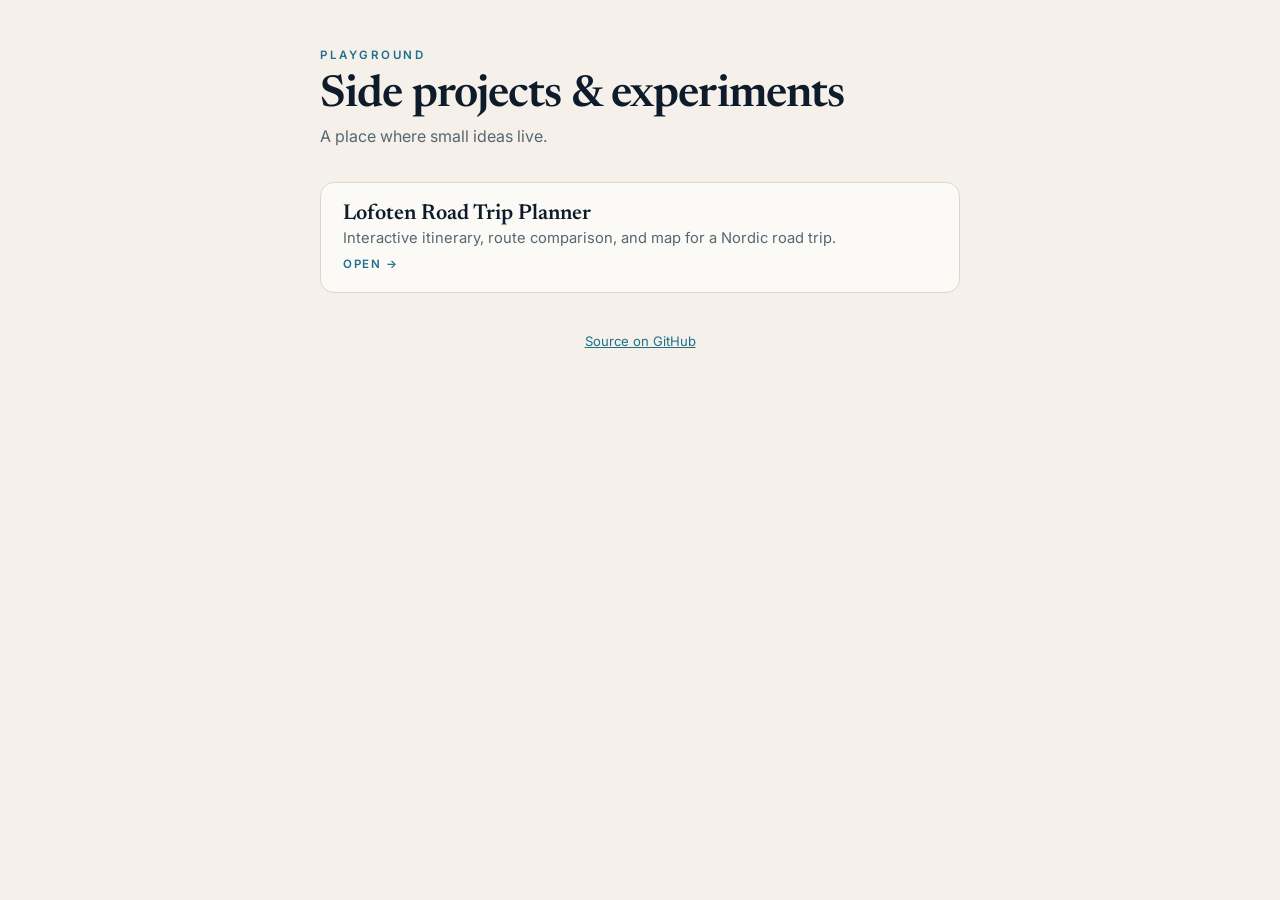
==== index.html @ 06b35f35 "initial: add lofoten road trip planner" ====
<!DOCTYPE html>
<html lang="en">
<head>
<meta charset="UTF-8">
<meta name="viewport" content="width=device-width, initial-scale=1.0">
<title>Playground — dipeshrajkarki</title>
<link rel="preconnect" href="https://fonts.googleapis.com">
<link rel="preconnect" href="https://fonts.gstatic.com" crossorigin>
<link href="https://fonts.googleapis.com/css2?family=Newsreader:ital,wght@0,400;0,600;0,700&family=Inter:wght@400;500;600&display=swap" rel="stylesheet">
<style>
  * { box-sizing: border-box; margin: 0; padding: 0; }
  body {
    font-family: 'Inter', -apple-system, BlinkMacSystemFont, sans-serif;
    background: #F5F1EA;
    color: #0D1B2A;
    min-height: 100vh;
    padding: 48px 20px;
    -webkit-font-smoothing: antialiased;
  }
  .wrap { max-width: 640px; margin: 0 auto; }
  .kicker {
    font-size: 0.72rem; font-weight: 600; letter-spacing: 0.22em;
    text-transform: uppercase; color: #1E6F8C; margin-bottom: 12px;
  }
  h1 {
    font-family: 'Newsreader', Georgia, serif;
    font-size: clamp(2rem, 6vw, 2.75rem);
    font-weight: 600; letter-spacing: -0.02em;
    margin-bottom: 8px;
  }
  .tagline { color: #556772; margin-bottom: 36px; font-size: 1rem; }
  .project {
    display: block; padding: 20px 22px; margin-bottom: 14px;
    background: #FBFAF7; border: 1px solid #DDD6C8;
    border-radius: 14px; text-decoration: none; color: inherit;
    transition: transform 0.15s, box-shadow 0.15s, border-color 0.15s;
  }
  .project:hover, .project:focus-visible {
    transform: translateY(-2px);
    box-shadow: 0 10px 30px rgba(15, 59, 78, 0.08);
    border-color: #1E6F8C; outline: none;
  }
  .project h2 {
    font-family: 'Newsreader', Georgia, serif;
    font-size: 1.35rem; font-weight: 600; margin-bottom: 4px;
  }
  .project p { color: #556772; font-size: 0.92rem; }
  .project .meta {
    display: inline-block; margin-top: 10px;
    font-size: 0.72rem; font-weight: 600; letter-spacing: 0.14em;
    text-transform: uppercase; color: #1E6F8C;
  }
  footer {
    margin-top: 40px; text-align: center;
    font-size: 0.82rem; color: #556772;
  }
  footer a { color: #1E6F8C; }
</style>
</head>
<body>
<div class="wrap">
  <div class="kicker">Playground</div>
  <h1>Side projects &amp; experiments</h1>
  <p class="tagline">A place where small ideas live.</p>

  <a class="project" href="./lofoten/">
    <h2>Lofoten Road Trip Planner</h2>
    <p>Interactive itinerary, route comparison, and map for a Nordic road trip.</p>
    <span class="meta">Open →</span>
  </a>

  <footer>
    <a href="https://github.com/dipeshrajkarki/playground">Source on GitHub</a>
  </footer>
</div>
</body>
</html>
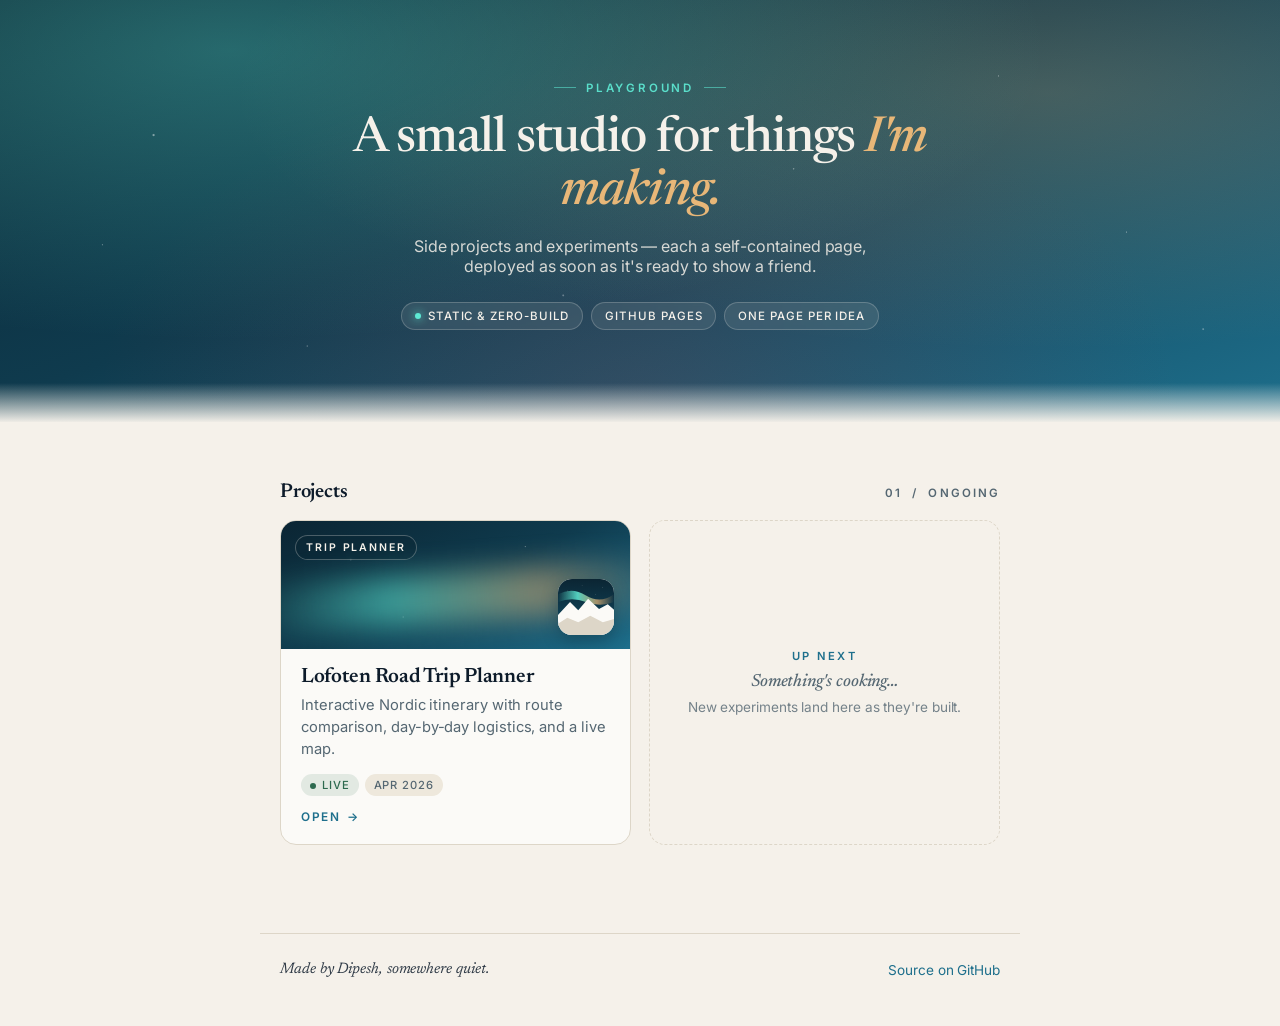
==== commit dcc4ee64: "Add icon and manifest for web application" ====
--- a/index.html
+++ b/index.html
@@ -3,75 +3,369 @@
 <head>
 <meta charset="UTF-8">
 <meta name="viewport" content="width=device-width, initial-scale=1.0">
-<title>Playground — dipeshrajkarki</title>
+<meta name="theme-color" content="#0F3B4E">
+<meta name="description" content="A small studio for side projects and experiments by Dipesh Raj Karki.">
+<link rel="icon" type="image/svg+xml" href="./icon.svg">
+<link rel="manifest" href="./manifest.webmanifest">
+<title>Playground — a small studio for side projects</title>
 <link rel="preconnect" href="https://fonts.googleapis.com">
 <link rel="preconnect" href="https://fonts.gstatic.com" crossorigin>
-<link href="https://fonts.googleapis.com/css2?family=Newsreader:ital,wght@0,400;0,600;0,700&family=Inter:wght@400;500;600&display=swap" rel="stylesheet">
+<link href="https://fonts.googleapis.com/css2?family=Newsreader:ital,wght@0,400;0,500;0,600;0,700;1,400;1,500;1,600&family=Inter:wght@400;500;600;700&display=swap" rel="stylesheet">
 <style>
   * { box-sizing: border-box; margin: 0; padding: 0; }
+  :root {
+    --fjord: #0F3B4E;
+    --fjord-deep: #0B2533;
+    --teal: #1E6F8C;
+    --aurora: #5EEAD4;
+    --sun: #E8B778;
+    --pine: #2D6A4F;
+    --amber: #B26734;
+    --rorbuer: #B23A48;
+    --paper: #F5F1EA;
+    --snow: #FBFAF7;
+    --mist: #EEE8DC;
+    --border: #DDD6C8;
+    --stone: #556772;
+    --ink: #0D1B2A;
+    --radius: 16px;
+    --font-display: 'Newsreader', Georgia, serif;
+    --font-body: 'Inter', -apple-system, BlinkMacSystemFont, 'Segoe UI', sans-serif;
+  }
+  html { scroll-behavior: smooth; }
   body {
-    font-family: 'Inter', -apple-system, BlinkMacSystemFont, sans-serif;
-    background: #F5F1EA;
-    color: #0D1B2A;
+    font-family: var(--font-body);
+    background: var(--paper);
+    color: var(--ink);
     min-height: 100vh;
-    padding: 48px 20px;
     -webkit-font-smoothing: antialiased;
-  }
-  .wrap { max-width: 640px; margin: 0 auto; }
-  .kicker {
-    font-size: 0.72rem; font-weight: 600; letter-spacing: 0.22em;
-    text-transform: uppercase; color: #1E6F8C; margin-bottom: 12px;
-  }
-  h1 {
-    font-family: 'Newsreader', Georgia, serif;
-    font-size: clamp(2rem, 6vw, 2.75rem);
-    font-weight: 600; letter-spacing: -0.02em;
+    -moz-osx-font-smoothing: grayscale;
+    letter-spacing: -0.005em;
+  }
+  a { color: var(--teal); text-decoration: none; }
+
+  /* ───── HERO ───── */
+  .hero {
+    position: relative;
+    overflow: hidden;
+    color: var(--paper);
+    padding: 72px 20px 92px;
+    text-align: center;
+    background:
+      radial-gradient(ellipse at 18% 12%, rgba(94, 234, 212, 0.32) 0%, transparent 55%),
+      radial-gradient(ellipse at 82% 22%, rgba(232, 183, 120, 0.24) 0%, transparent 55%),
+      radial-gradient(ellipse at 50% 95%, rgba(178, 58, 72, 0.18) 0%, transparent 60%),
+      linear-gradient(160deg, var(--fjord-deep) 0%, var(--fjord) 45%, var(--teal) 100%);
+  }
+  .hero::before {
+    content: '';
+    position: absolute; inset: 0;
+    background-image:
+      radial-gradient(1.6px 1.6px at 12% 32%, rgba(255,255,255,0.7), transparent),
+      radial-gradient(1px   1px   at 78% 18%, rgba(255,255,255,0.55), transparent),
+      radial-gradient(1.4px 1.4px at 44% 70%, rgba(255,255,255,0.45), transparent),
+      radial-gradient(1px   1px   at 88% 55%, rgba(255,255,255,0.55), transparent),
+      radial-gradient(1px   1px   at 24% 82%, rgba(255,255,255,0.5),  transparent),
+      radial-gradient(1.2px 1.2px at 62% 40%, rgba(255,255,255,0.5),  transparent),
+      radial-gradient(1px   1px   at 8%  58%, rgba(255,255,255,0.45), transparent),
+      radial-gradient(1.4px 1.4px at 94% 78%, rgba(255,255,255,0.5),  transparent);
+    opacity: 0.9;
+    pointer-events: none;
+  }
+  .hero::after {
+    content: '';
+    position: absolute; left: 0; right: 0; bottom: -1px; height: 40px;
+    background: linear-gradient(to bottom, transparent, var(--paper));
+    pointer-events: none;
+  }
+  .hero-inner { position: relative; max-width: 680px; margin: 0 auto; }
+  .hero-kicker {
+    display: inline-flex; align-items: center; gap: 10px;
+    font-size: 0.72rem; font-weight: 600;
+    letter-spacing: 0.24em; text-transform: uppercase;
+    color: var(--aurora); opacity: 0.92;
+    margin-bottom: 18px;
+  }
+  .hero-kicker::before, .hero-kicker::after {
+    content: ''; width: 22px; height: 1px;
+    background: currentColor; opacity: 0.6;
+  }
+  .hero h1 {
+    font-family: var(--font-display);
+    font-weight: 500;
+    font-size: clamp(2rem, 6.2vw, 3.1rem);
+    line-height: 1.08;
+    letter-spacing: -0.02em;
+  }
+  .hero h1 em {
+    font-style: italic;
+    color: var(--sun);
+    font-weight: 500;
+  }
+  .hero p.tagline {
+    margin-top: 16px;
+    font-size: 1rem;
+    opacity: 0.85;
+    max-width: 480px;
+    margin-left: auto; margin-right: auto;
+  }
+  .hero-badges {
+    display: flex; justify-content: center; gap: 8px;
+    margin-top: 26px; flex-wrap: wrap;
+  }
+  .badge {
+    font-size: 0.72rem; font-weight: 500;
+    letter-spacing: 0.08em; text-transform: uppercase;
+    padding: 6px 13px; border-radius: 999px;
+    background: rgba(245, 241, 234, 0.09);
+    border: 1px solid rgba(245, 241, 234, 0.22);
+    color: var(--paper);
+    backdrop-filter: blur(2px);
+  }
+  .badge .dot {
+    display: inline-block; width: 6px; height: 6px;
+    border-radius: 50%; background: var(--aurora);
+    margin-right: 7px; vertical-align: middle;
+    box-shadow: 0 0 8px var(--aurora);
+  }
+
+  /* ───── GALLERY ───── */
+  main { max-width: 760px; margin: 0 auto; padding: 12px 20px 48px; }
+  .section-head {
+    display: flex; align-items: baseline; justify-content: space-between;
+    margin: 48px 0 18px;
+  }
+  .section-head h2 {
+    font-family: var(--font-display);
+    font-size: 1.25rem; font-weight: 600;
+    letter-spacing: -0.01em;
+  }
+  .section-head .count {
+    font-size: 0.72rem; font-weight: 600;
+    letter-spacing: 0.18em; text-transform: uppercase;
+    color: var(--stone);
+  }
+
+  .gallery {
+    display: grid; gap: 18px;
+    grid-template-columns: 1fr;
+  }
+  @media (min-width: 640px) {
+    .gallery { grid-template-columns: 1fr 1fr; }
+  }
+
+  .card {
+    position: relative;
+    display: flex; flex-direction: column;
+    background: var(--snow);
+    border: 1px solid var(--border);
+    border-radius: var(--radius);
+    overflow: hidden;
+    text-decoration: none;
+    color: inherit;
+    transition: transform 0.18s ease, box-shadow 0.18s ease, border-color 0.18s ease;
+  }
+  .card:hover, .card:focus-visible {
+    transform: translateY(-3px);
+    box-shadow: 0 14px 36px rgba(15, 59, 78, 0.12);
+    border-color: var(--accent, var(--teal));
+    outline: none;
+  }
+  .card-visual {
+    position: relative;
+    height: 128px;
+    background: var(--accent-bg, linear-gradient(135deg, #0F3B4E 0%, #1E6F8C 100%));
+    overflow: hidden;
+  }
+  .card-visual::before {
+    content: '';
+    position: absolute; inset: 0;
+    background-image:
+      radial-gradient(1.4px 1.4px at 20% 30%, rgba(255,255,255,0.55), transparent),
+      radial-gradient(1px 1px at 70% 20%, rgba(255,255,255,0.45), transparent),
+      radial-gradient(1.2px 1.2px at 85% 60%, rgba(255,255,255,0.5), transparent),
+      radial-gradient(1px 1px at 35% 75%, rgba(255,255,255,0.4), transparent);
+    opacity: 0.85;
+  }
+  .card-visual .aurora {
+    position: absolute; left: -10%; right: -10%; top: 40%; height: 40%;
+    background: linear-gradient(90deg,
+      transparent 0%,
+      rgba(94, 234, 212, 0.55) 35%,
+      rgba(232, 183, 120, 0.5) 70%,
+      transparent 100%);
+    filter: blur(14px);
+    transform: rotate(-4deg);
+  }
+  .card-visual .emblem {
+    position: absolute; right: 16px; bottom: 14px;
+    width: 56px; height: 56px;
+    border-radius: 14px;
+    background: rgba(251, 250, 247, 0.96);
+    box-shadow: 0 6px 16px rgba(11, 37, 51, 0.35);
+    display: grid; place-items: center;
+    overflow: hidden;
+  }
+  .card-visual .emblem img { width: 100%; height: 100%; display: block; }
+  .card-visual .pill {
+    position: absolute; left: 14px; top: 14px;
+    font-size: 0.66rem; font-weight: 600;
+    letter-spacing: 0.18em; text-transform: uppercase;
+    color: var(--paper);
+    padding: 5px 10px;
+    border-radius: 999px;
+    background: rgba(11, 37, 51, 0.38);
+    border: 1px solid rgba(245, 241, 234, 0.28);
+    backdrop-filter: blur(2px);
+  }
+
+  .card-body { padding: 18px 20px 20px; flex: 1; display: flex; flex-direction: column; }
+  .card-body h3 {
+    font-family: var(--font-display);
+    font-size: 1.3rem; font-weight: 600;
+    letter-spacing: -0.015em;
+    margin-bottom: 6px;
+  }
+  .card-body p { color: var(--stone); font-size: 0.92rem; line-height: 1.5; }
+  .card-meta {
+    margin-top: 14px;
+    display: flex; gap: 6px; flex-wrap: wrap;
+    font-size: 0.7rem; font-weight: 500;
+    letter-spacing: 0.08em; text-transform: uppercase;
+  }
+  .card-meta span {
+    padding: 4px 9px;
+    border-radius: 999px;
+    background: var(--mist);
+    color: var(--stone);
+  }
+  .card-meta .status-live {
+    background: rgba(45, 106, 79, 0.12);
+    color: var(--pine);
+  }
+  .card-meta .status-live::before {
+    content: ''; display: inline-block;
+    width: 6px; height: 6px; border-radius: 50%;
+    background: var(--pine); margin-right: 6px;
+    vertical-align: middle;
+  }
+  .card-open {
+    margin-top: 14px;
+    font-size: 0.74rem; font-weight: 600;
+    letter-spacing: 0.14em; text-transform: uppercase;
+    color: var(--accent, var(--teal));
+    display: inline-flex; align-items: center; gap: 6px;
+  }
+  .card-open .arrow { transition: transform 0.18s ease; }
+  .card:hover .card-open .arrow { transform: translateX(4px); }
+
+  /* Per-card accent: Lofoten */
+  .card--lofoten {
+    --accent: var(--teal);
+    --accent-bg: linear-gradient(155deg, #0B2533 0%, #0F3B4E 50%, #1E6F8C 100%);
+  }
+
+  /* Coming-soon placeholder */
+  .card--soon {
+    background: transparent;
+    border: 1.5px dashed var(--border);
+    padding: 28px 22px;
+    justify-content: center;
+    min-height: 220px;
+    text-align: center;
+  }
+  .card--soon:hover { transform: none; box-shadow: none; border-color: var(--teal); }
+  .card--soon .soon-kicker {
+    font-size: 0.7rem; font-weight: 600;
+    letter-spacing: 0.2em; text-transform: uppercase;
+    color: var(--teal); margin-bottom: 10px;
+  }
+  .card--soon h3 {
+    font-family: var(--font-display);
+    font-style: italic; font-weight: 500;
+    font-size: 1.1rem;
+    color: var(--stone);
     margin-bottom: 8px;
   }
-  .tagline { color: #556772; margin-bottom: 36px; font-size: 1rem; }
-  .project {
-    display: block; padding: 20px 22px; margin-bottom: 14px;
-    background: #FBFAF7; border: 1px solid #DDD6C8;
-    border-radius: 14px; text-decoration: none; color: inherit;
-    transition: transform 0.15s, box-shadow 0.15s, border-color 0.15s;
-  }
-  .project:hover, .project:focus-visible {
-    transform: translateY(-2px);
-    box-shadow: 0 10px 30px rgba(15, 59, 78, 0.08);
-    border-color: #1E6F8C; outline: none;
-  }
-  .project h2 {
-    font-family: 'Newsreader', Georgia, serif;
-    font-size: 1.35rem; font-weight: 600; margin-bottom: 4px;
-  }
-  .project p { color: #556772; font-size: 0.92rem; }
-  .project .meta {
-    display: inline-block; margin-top: 10px;
-    font-size: 0.72rem; font-weight: 600; letter-spacing: 0.14em;
-    text-transform: uppercase; color: #1E6F8C;
-  }
+  .card--soon p { font-size: 0.85rem; color: var(--stone); opacity: 0.8; }
+
+  /* ───── FOOTER ───── */
   footer {
-    margin-top: 40px; text-align: center;
-    font-size: 0.82rem; color: #556772;
-  }
-  footer a { color: #1E6F8C; }
+    max-width: 760px; margin: 40px auto 0;
+    padding: 28px 20px 48px;
+    border-top: 1px solid var(--border);
+    display: flex; justify-content: space-between; align-items: center;
+    gap: 20px; flex-wrap: wrap;
+    font-size: 0.85rem; color: var(--stone);
+  }
+  footer .sig {
+    font-family: var(--font-display);
+    font-style: italic;
+    font-size: 0.95rem;
+    color: var(--ink);
+    opacity: 0.85;
+  }
+  footer a {
+    color: var(--teal);
+    border-bottom: 1px solid transparent;
+    transition: border-color 0.15s;
+  }
+  footer a:hover { border-bottom-color: var(--teal); }
 </style>
 </head>
 <body>
-<div class="wrap">
-  <div class="kicker">Playground</div>
-  <h1>Side projects &amp; experiments</h1>
-  <p class="tagline">A place where small ideas live.</p>
-
-  <a class="project" href="./lofoten/">
-    <h2>Lofoten Road Trip Planner</h2>
-    <p>Interactive itinerary, route comparison, and map for a Nordic road trip.</p>
-    <span class="meta">Open →</span>
-  </a>
-
-  <footer>
-    <a href="https://github.com/dipeshrajkarki/playground">Source on GitHub</a>
-  </footer>
-</div>
+
+<header class="hero">
+  <div class="hero-inner">
+    <div class="hero-kicker">Playground</div>
+    <h1>A small studio for things <em>I'm making.</em></h1>
+    <p class="tagline">Side projects and experiments — each a self-contained page, deployed as soon as it's ready to show a friend.</p>
+    <div class="hero-badges">
+      <span class="badge"><span class="dot"></span>Static &amp; zero-build</span>
+      <span class="badge">GitHub Pages</span>
+      <span class="badge">One page per idea</span>
+    </div>
+  </div>
+</header>
+
+<main>
+  <div class="section-head">
+    <h2>Projects</h2>
+    <span class="count">01 &nbsp;/&nbsp; ongoing</span>
+  </div>
+
+  <div class="gallery">
+
+    <a class="card card--lofoten" href="./lofoten/">
+      <div class="card-visual">
+        <span class="pill">Trip planner</span>
+        <div class="aurora"></div>
+        <div class="emblem"><img src="./lofoten/icon.svg" alt=""></div>
+      </div>
+      <div class="card-body">
+        <h3>Lofoten Road Trip Planner</h3>
+        <p>Interactive Nordic itinerary with route comparison, day-by-day logistics, and a live map.</p>
+        <div class="card-meta">
+          <span class="status-live">Live</span>
+          <span>Apr 2026</span>
+        </div>
+        <span class="card-open">Open <span class="arrow">→</span></span>
+      </div>
+    </a>
+
+    <div class="card card--soon" aria-hidden="true">
+      <div class="soon-kicker">Up next</div>
+      <h3>Something's cooking…</h3>
+      <p>New experiments land here as they're built.</p>
+    </div>
+
+  </div>
+</main>
+
+<footer>
+  <span class="sig">Made by Dipesh, somewhere quiet.</span>
+  <span><a href="https://github.com/dipeshrajkarki/playground">Source on GitHub</a></span>
+</footer>
+
 </body>
 </html>
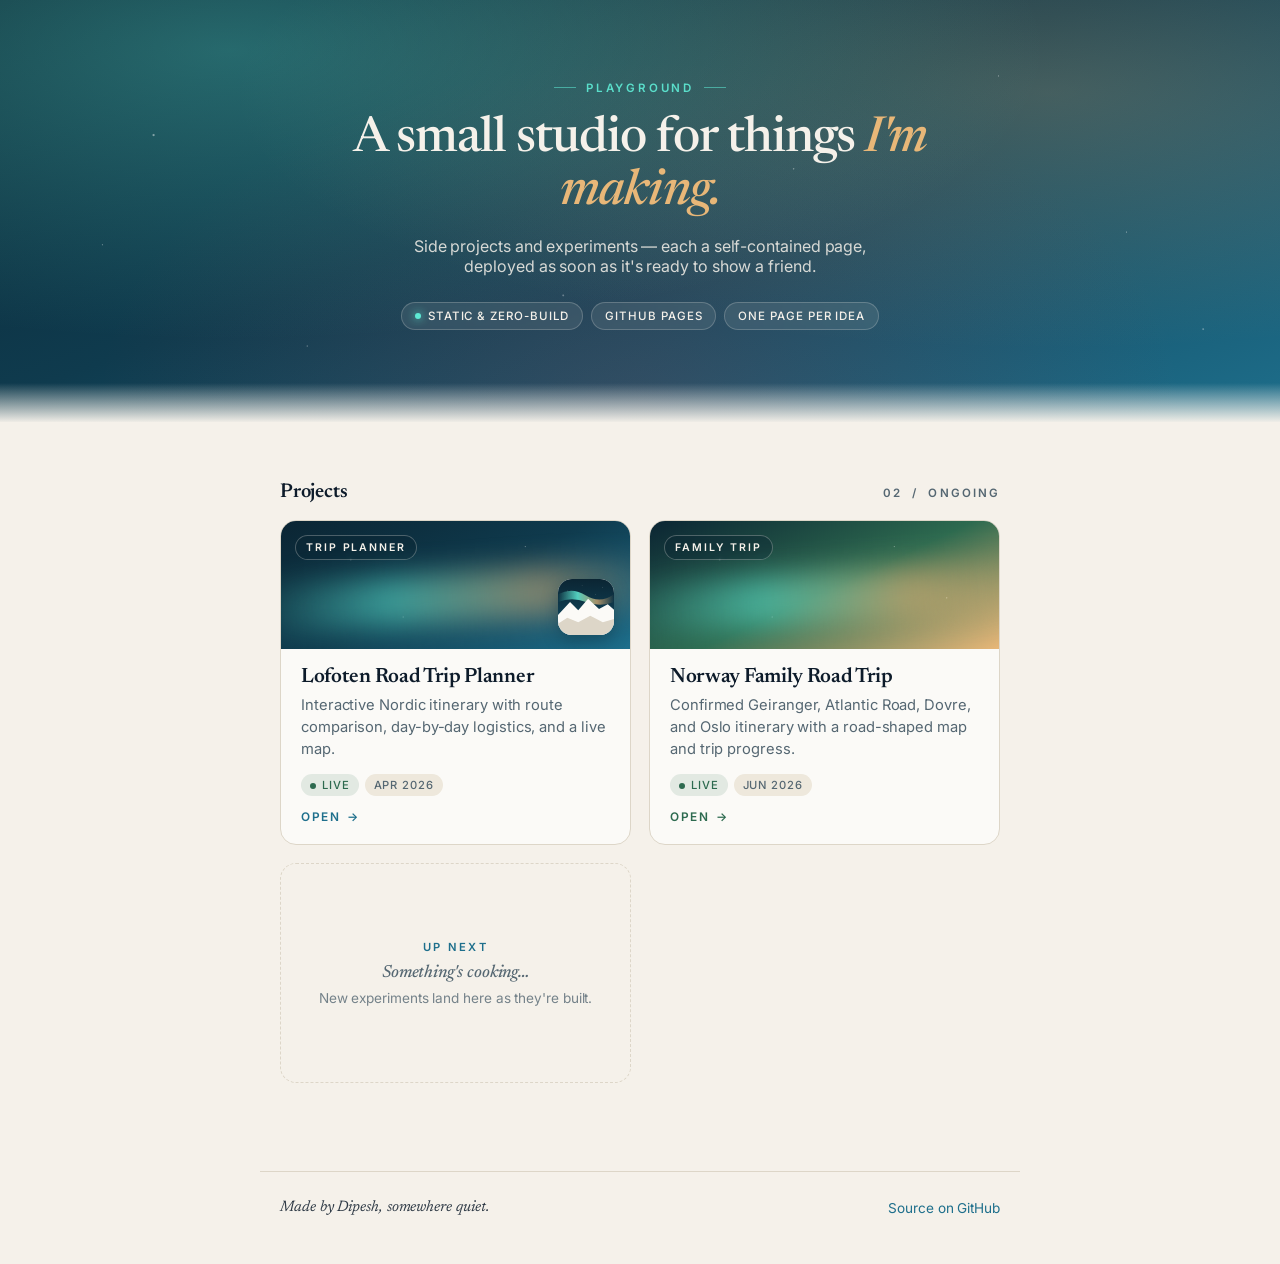
==== commit 550e1036: "add norway family road trip" ====
--- a/index.html
+++ b/index.html
@@ -265,6 +265,11 @@
     --accent-bg: linear-gradient(155deg, #0B2533 0%, #0F3B4E 50%, #1E6F8C 100%);
   }
 
+  .card--norway {
+    --accent: var(--pine);
+    --accent-bg: linear-gradient(155deg, #0B2533 0%, #2D6A4F 52%, #E8B778 100%);
+  }
+
   /* Coming-soon placeholder */
   .card--soon {
     background: transparent;
@@ -331,7 +336,7 @@
 <main>
   <div class="section-head">
     <h2>Projects</h2>
-    <span class="count">01 &nbsp;/&nbsp; ongoing</span>
+    <span class="count">02 &nbsp;/&nbsp; ongoing</span>
   </div>
 
   <div class="gallery">
@@ -353,6 +358,22 @@
       </div>
     </a>
 
+    <a class="card card--norway" href="./norway-family-roadtrip/">
+      <div class="card-visual">
+        <span class="pill">Family trip</span>
+        <div class="aurora"></div>
+      </div>
+      <div class="card-body">
+        <h3>Norway Family Road Trip</h3>
+        <p>Confirmed Geiranger, Atlantic Road, Dovre, and Oslo itinerary with a road-shaped map and trip progress.</p>
+        <div class="card-meta">
+          <span class="status-live">Live</span>
+          <span>Jun 2026</span>
+        </div>
+        <span class="card-open">Open <span class="arrow">&rarr;</span></span>
+      </div>
+    </a>
+
     <div class="card card--soon" aria-hidden="true">
       <div class="soon-kicker">Up next</div>
       <h3>Something's cooking…</h3>
